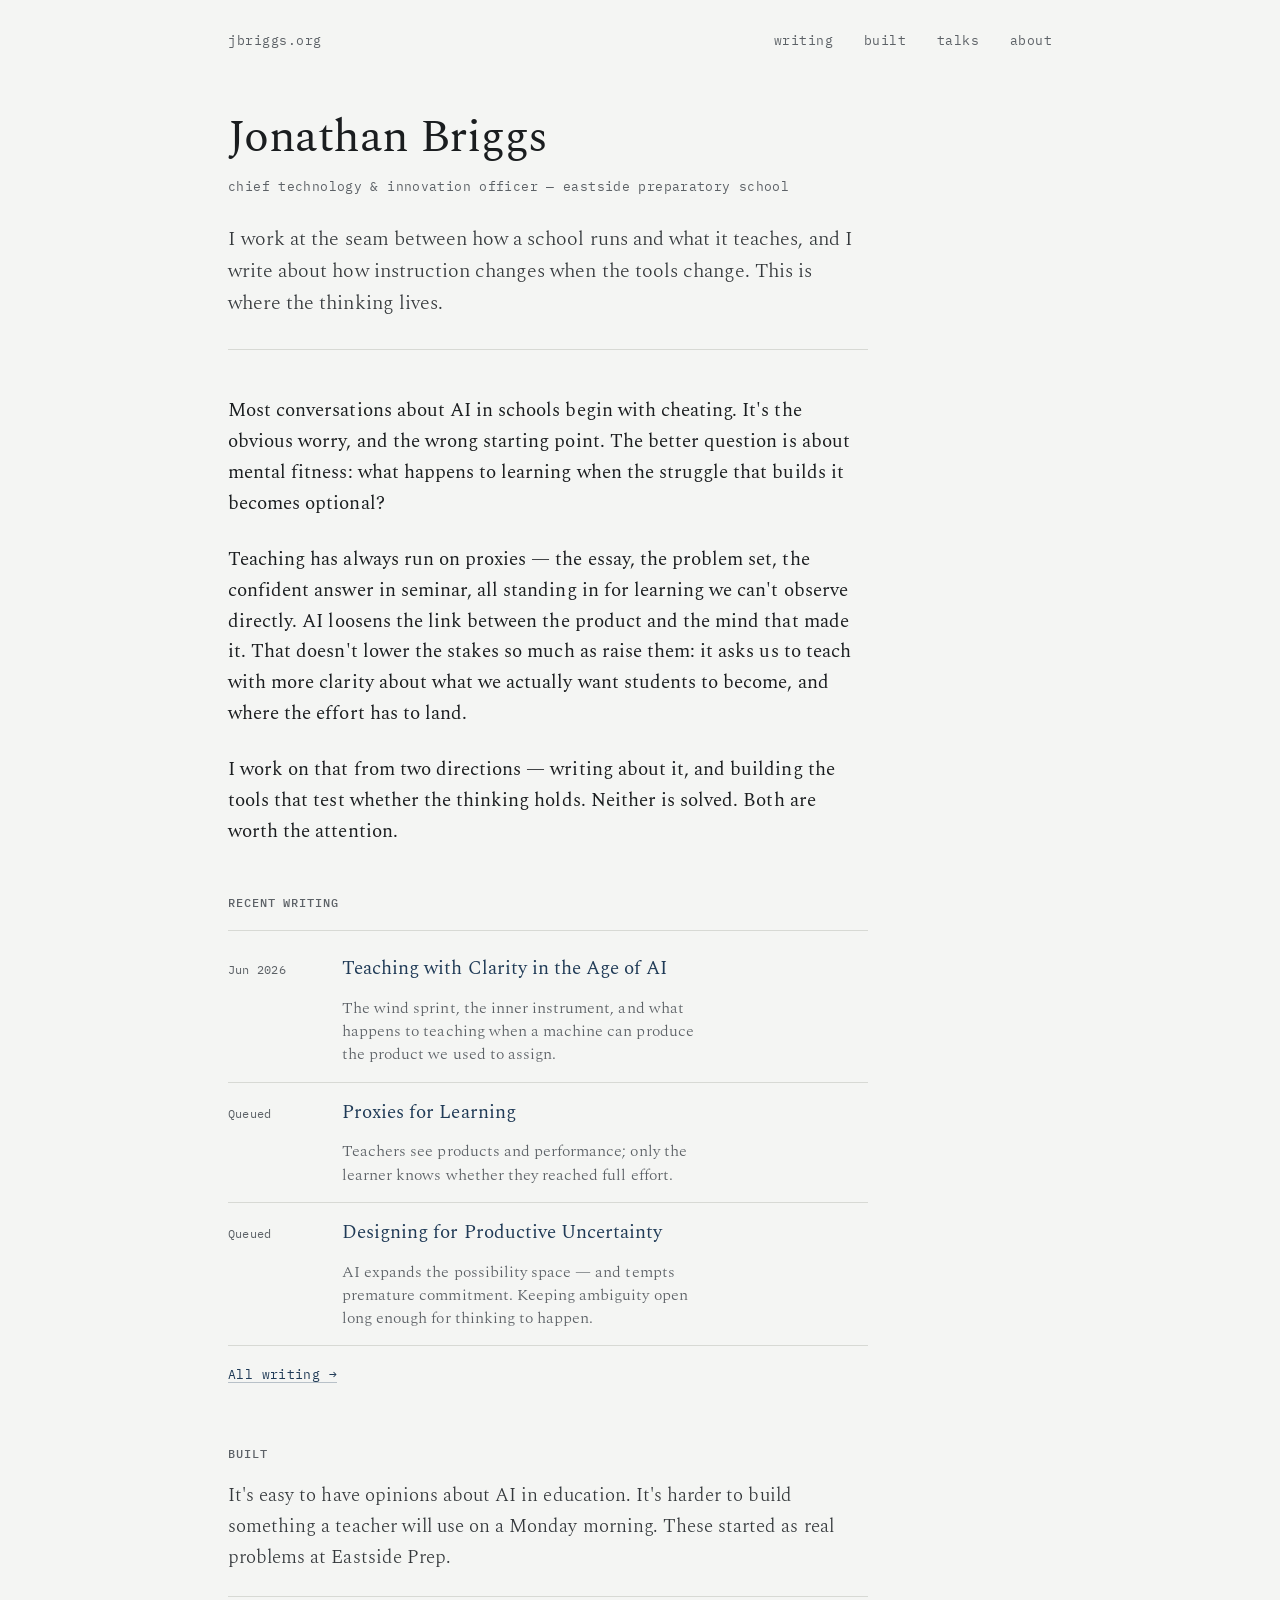
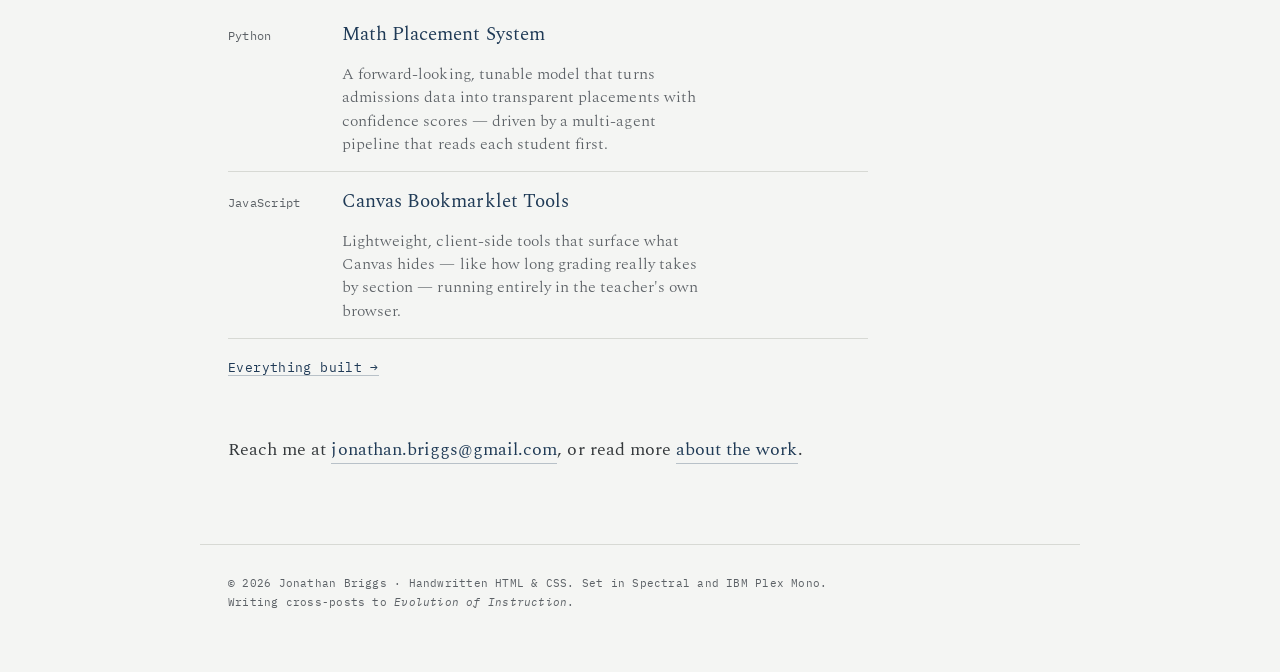
==== docs/index.html @ cb40025c "Publish site (2026-06-24)" ====
<!DOCTYPE html>
<html lang="en">
<head>
<meta charset="utf-8">
<meta name="viewport" content="width=device-width, initial-scale=1">
<title>Jonathan Briggs</title>
<meta name="description" content="Jonathan Briggs works at the seam between how a school runs and what it teaches, and writes about how instruction changes when the tools change.">
<link rel="icon" href="favicon.svg" type="image/svg+xml">
<link rel="preconnect" href="https://fonts.googleapis.com">
<link rel="preconnect" href="https://fonts.gstatic.com" crossorigin>
<link href="https://fonts.googleapis.com/css2?family=Spectral:ital,wght@0,300;0,400;0,500;0,600;1,400&family=IBM+Plex+Mono:wght@400;500&display=swap" rel="stylesheet">
<link rel="stylesheet" href="styles.css">
</head>
<body>
<a class="skip" href="#main">Skip to content</a>

<div class="wrap">
  <div class="top">
    <a class="site" href="index.html">jbriggs.org</a>
    <nav aria-label="Primary">
      <a href="writing.html">Writing</a>
      <a href="built.html">Built</a>
      <a href="talks.html">Talks</a>
      <a href="about.html">About</a>
    </nav>
  </div>

  <header class="masthead">
    <h1>Jonathan Briggs</h1>
    <p class="roles">chief technology &amp; innovation officer — eastside preparatory school</p>
    <p class="standfirst">I work at the seam between how a school runs and what it teaches, and I write about how instruction changes when the tools change. This is where the thinking lives.</p>
  </header>

  <main id="main">
    <article class="article">

      <p class="reveal">Most conversations about AI in schools begin with cheating. It's the obvious worry, and the wrong starting point. The better question is about mental fitness: what happens to learning when the struggle that builds it becomes optional?</p>

      <p class="reveal">Teaching has always run on proxies — the essay, the problem set, the confident answer in seminar, all standing in for learning we can't observe directly. AI loosens the link between the product and the mind that made it. That doesn't lower the stakes so much as raise them: it asks us to teach with more clarity about what we actually want students to become, and where the effort has to land.</p>

      <p class="reveal">I work on that from two directions — writing about it, and building the tools that test whether the thinking holds. Neither is solved. Both are worth the attention.</p>

    </article>

    <section class="block reveal">
      <h2 class="eyebrow">Recent writing</h2>
      <div class="entries">
        <div class="entry">
          <span class="when">Jun 2026</span>
          <div class="t"><a href="teaching-with-clarity.html">Teaching with Clarity in the Age of AI</a></div>
          <p class="desc">The wind sprint, the inner instrument, and what happens to teaching when a machine can produce the product we used to assign.</p>
        </div>
        <div class="entry">
          <span class="when">Queued</span>
          <div class="t"><a href="writing.html">Proxies for Learning</a></div>
          <p class="desc">Teachers see products and performance; only the learner knows whether they reached full effort.</p>
        </div>
        <div class="entry">
          <span class="when">Queued</span>
          <div class="t"><a href="writing.html">Designing for Productive Uncertainty</a></div>
          <p class="desc">AI expands the possibility space — and tempts premature commitment. Keeping ambiguity open long enough for thinking to happen.</p>
        </div>
      </div>
      <p class="more" style="margin-top:18px;"><a href="writing.html">All writing →</a></p>
    </section>

    <section class="block reveal">
      <h2 class="eyebrow">Built</h2>
      <p style="color:#34383b;font-weight:300;">It's easy to have opinions about AI in education. It's harder to build something a teacher will use on a Monday morning. These started as real problems at Eastside Prep.</p>
      <div class="entries">
        <div class="entry">
          <span class="when">Python</span>
          <div class="t"><a href="built.html#math-placement">Math Placement System</a></div>
          <p class="desc">A forward-looking, tunable model that turns admissions data into transparent placements with confidence scores — driven by a multi-agent pipeline that reads each student first.</p>
        </div>
        <div class="entry">
          <span class="when">JavaScript</span>
          <div class="t"><a href="built.html#canvas-tools">Canvas Bookmarklet Tools</a></div>
          <p class="desc">Lightweight, client-side tools that surface what Canvas hides — like how long grading really takes by section — running entirely in the teacher's own browser.</p>
        </div>
      </div>
      <p class="more" style="margin-top:18px;"><a href="built.html">Everything built →</a></p>
    </section>

    <p class="contact reveal">
      Reach me at <a href="mailto:jonathan.briggs@gmail.com">jonathan.briggs@gmail.com</a>, or read more <a href="about.html">about the work</a>.
    </p>
  </main>
</div>

<footer>
  <p class="colophon">
    © <span id="year">2026</span> Jonathan Briggs · Handwritten HTML &amp; CSS. Set in Spectral and IBM Plex Mono.<br>
    Writing cross-posts to <em>Evolution of Instruction</em>.
  </p>
</footer>

<script src="scripts.js"></script>
</body>
</html>
---- docs/styles.css ----
/* =========================================================================
   jbriggs.org — design system
   Handwritten HTML & CSS. Set in Spectral + IBM Plex Mono.

   Palette is deliberately COOL — a faintly green-grey paper, cool near-black
   ink, and a single fountain-pen ink-blue used only for links and the margin
   spine. Not the warm-cream + terracotta "AI-academic" default.
   Fonts are loaded per-page via <link> in the document head.
   ========================================================================= */

:root{
  --paper:#F4F5F3;
  --ink:#1A1D1F;
  --ink-soft:#5C6166;
  --rule:#D7D9D4;
  --accent:#1F3A56;        /* ink blue — links + margin spine only */
  --plate:#ECEEE9;
  --measure:640px;         /* text column */
  --margin-col:200px;      /* sidenote column */
  --gap:40px;
  --shell:880px;           /* outer content width */
}

*{box-sizing:border-box}
html{-webkit-text-size-adjust:100%}
body{
  margin:0;
  background:var(--paper);
  color:var(--ink);
  font-family:"Spectral",Georgia,serif;
  font-weight:400;
  font-size:19px;
  line-height:1.62;
  letter-spacing:.002em;
  -webkit-font-smoothing:antialiased;
  text-rendering:optimizeLegibility;
}
::selection{background:#dfe6e9}

a{color:var(--accent);text-decoration:none;border-bottom:1px solid rgba(31,58,86,.28);transition:border-color .2s ease}
a:hover{border-color:var(--accent)}
a:focus-visible{outline:2px solid var(--accent);outline-offset:3px;border-radius:1px}

.wrap{max-width:var(--shell);margin:0 auto;padding:0 28px}

.skip{position:absolute;left:-999px;top:0;background:var(--accent);color:var(--paper);
      padding:.6em 1em;border:none;z-index:100}
.skip:focus{left:0}

/* ---- masthead / top nav ------------------------------------------------- */
.top{display:flex;justify-content:space-between;align-items:baseline;
     padding:30px 0 0;font-family:"IBM Plex Mono",monospace;font-size:12.5px;
     letter-spacing:.04em;color:var(--ink-soft);text-transform:lowercase}
.top .site{border:none;color:var(--ink-soft)}
.top .site:hover{color:var(--accent)}
.top nav a{margin-left:22px;border:none;color:var(--ink-soft)}
.top nav a:hover{color:var(--accent)}
.top nav a[aria-current="page"]{color:var(--ink)}

header.masthead{padding:64px 0 30px;border-bottom:1px solid var(--rule);max-width:var(--measure)}
.masthead h1{font-weight:400;font-size:46px;line-height:1.04;letter-spacing:-.012em;margin:0 0 14px}
.roles{font-family:"IBM Plex Mono",monospace;font-size:12.5px;letter-spacing:.03em;
        color:var(--ink-soft);margin:0 0 26px;line-height:1.7;text-transform:lowercase}
.standfirst{font-size:20px;line-height:1.6;color:#34383b;margin:0;font-weight:300}
.standfirst em{font-style:italic}

/* page-level masthead variant (interior pages: smaller title) */
.masthead.page h1{font-size:38px}

/* ---- article + margin notes (the signature) ---------------------------- */
main{padding:46px 0 0}
.article{max-width:var(--shell);margin:0 auto}
.article > p,.article > h2,.article > blockquote,.article > ul,.article > .lede{max-width:var(--measure)}
.article p{margin:0 0 1.35em}
.article .lede{font-size:21px;font-weight:300;color:#34383b;line-height:1.55;margin:0 0 1.5em}
.article h2{font-weight:500;font-size:15px;font-family:"IBM Plex Mono",monospace;
            letter-spacing:.06em;text-transform:uppercase;color:var(--ink-soft);
            margin:52px 0 18px}
.article h3{font-weight:500;font-size:19px;margin:30px 0 8px}
.article ul{padding-left:1.1em;margin:0 0 1.35em}
.article li{margin:0 0 .5em}

.ref{font-family:"IBM Plex Mono",monospace;font-size:.62em;vertical-align:.5em;
     color:var(--accent);padding:0 1px;line-height:0}

.sidenote{
  float:right;clear:right;width:var(--margin-col);
  margin-right:calc(-1 * (var(--margin-col) + var(--gap)));
  margin-bottom:.4em;font-size:14px;line-height:1.5;color:var(--ink-soft);
  border-left:1px solid var(--accent);padding-left:14px;font-weight:300;
}
.sidenote .num{font-family:"IBM Plex Mono",monospace;font-size:11px;color:var(--accent);
               display:block;margin-bottom:3px;letter-spacing:.03em}
.sidenote a{font-size:inherit}

/* ---- feature figure (one breakout; the single parallax move) ----------- */
.figure{margin:42px 0 46px;max-width:var(--shell)}
.plate{background:var(--plate);border:1px solid var(--rule);overflow:hidden;
       display:block;will-change:transform}
.plate svg{display:block;width:100%;height:auto}
figcaption{font-family:"IBM Plex Mono",monospace;font-size:11.5px;color:var(--ink-soft);
           letter-spacing:.02em;margin-top:10px;max-width:var(--measure)}

/* ---- pull quote -------------------------------------------------------- */
blockquote{margin:40px 0;padding:0;font-size:26px;line-height:1.35;font-weight:300;
           color:var(--ink);max-width:var(--measure);letter-spacing:-.006em}

/* ---- section heading (mono eyebrow) ------------------------------------ */
.eyebrow{font-family:"IBM Plex Mono",monospace;font-size:11.5px;letter-spacing:.08em;
         text-transform:uppercase;color:var(--ink-soft);margin:0 0 18px;font-weight:500}

/* ---- list of entries (writing / built / talks) ------------------------- */
.entries{max-width:var(--measure);margin:0;border-top:1px solid var(--rule);padding-top:8px}
.entry{display:grid;grid-template-columns:96px 1fr;gap:8px 18px;padding:15px 0;
       border-bottom:1px solid var(--rule);align-items:baseline}
.entry .when{font-family:"IBM Plex Mono",monospace;font-size:12px;color:var(--ink-soft);letter-spacing:.02em}
.entry .t{font-size:19px}
.entry .t a{border:none}
.entry .t a:hover{color:var(--accent)}
.entry .desc{grid-column:2;font-size:15.5px;color:var(--ink-soft);font-weight:300;line-height:1.5;margin:4px 0 0;max-width:46ch}
.entry .desc.full{grid-column:1 / -1}

/* tag/label run, mono */
.kicker{font-family:"IBM Plex Mono",monospace;font-size:11px;letter-spacing:.04em;
        color:var(--ink-soft);text-transform:lowercase}

/* ---- block sections on multi-section pages ----------------------------- */
.block{max-width:var(--measure);margin:60px 0 0}
.block:first-of-type{margin-top:46px}
.block p{margin:0 0 1.2em}
.more{font-family:"IBM Plex Mono",monospace;font-size:12.5px;letter-spacing:.03em}

/* ---- note / draft callout (replaces the old dashed placeholder) -------- */
.note{max-width:var(--measure);margin:26px 0;padding:14px 18px;background:var(--plate);
      border-left:2px solid var(--accent);font-size:15px;line-height:1.55;
      color:var(--ink-soft);font-weight:300}
.note b{font-family:"IBM Plex Mono",monospace;font-size:10.5px;letter-spacing:.08em;
        text-transform:uppercase;color:var(--accent);display:block;margin-bottom:5px;font-weight:500}

/* ---- contact + colophon ------------------------------------------------ */
.contact{max-width:var(--measure);margin:58px 0 0;font-size:18px;color:#34383b}
footer{max-width:var(--shell);margin:80px auto 60px;padding:18px 28px 0;border-top:1px solid var(--rule)}
.colophon{font-family:"IBM Plex Mono",monospace;font-size:11px;color:var(--ink-soft);
          letter-spacing:.02em;line-height:1.7}
.colophon a{border:none;color:var(--ink-soft)}
.colophon a:hover{color:var(--accent)}

/* ---- motion: reveal-on-enter (once), small distance -------------------- */
.reveal{opacity:0;transform:translateY(12px);transition:opacity .6s ease,transform .6s ease}
.reveal.in{opacity:1;transform:none}

/* ---- work titles (Built page) ------------------------------------------ */
.work-title{font-family:"Spectral",serif;font-weight:500;font-size:25px;
            letter-spacing:-.006em;color:var(--ink);line-height:1.15;margin:0 0 10px}
.work-title a{border:none;color:var(--ink)}
.work-title a:hover{color:var(--accent)}

/* ---- responsive -------------------------------------------------------- */
@media (max-width:900px){
  .article{max-width:var(--measure)}
  .figure{max-width:var(--measure)}
  .sidenote{float:none;width:auto;margin:14px 0 24px;border-left:2px solid var(--accent);padding-left:16px}
  .top{flex-direction:column;gap:14px}
  .top nav a{margin-left:0;margin-right:22px}
}
@media (max-width:560px){
  body{font-size:18px}
  .masthead h1{font-size:36px}
  .masthead.page h1{font-size:30px}
  blockquote{font-size:22px}
  .entry{grid-template-columns:1fr}
  .entry .when{order:2}
  .entry .desc{grid-column:1}
}

/* ---- accessibility floor: kill all motion on request ------------------- */
@media (prefers-reduced-motion:reduce){
  .reveal{opacity:1;transform:none;transition:none}
  .plate{transform:none!important}
  *{scroll-behavior:auto!important}
}
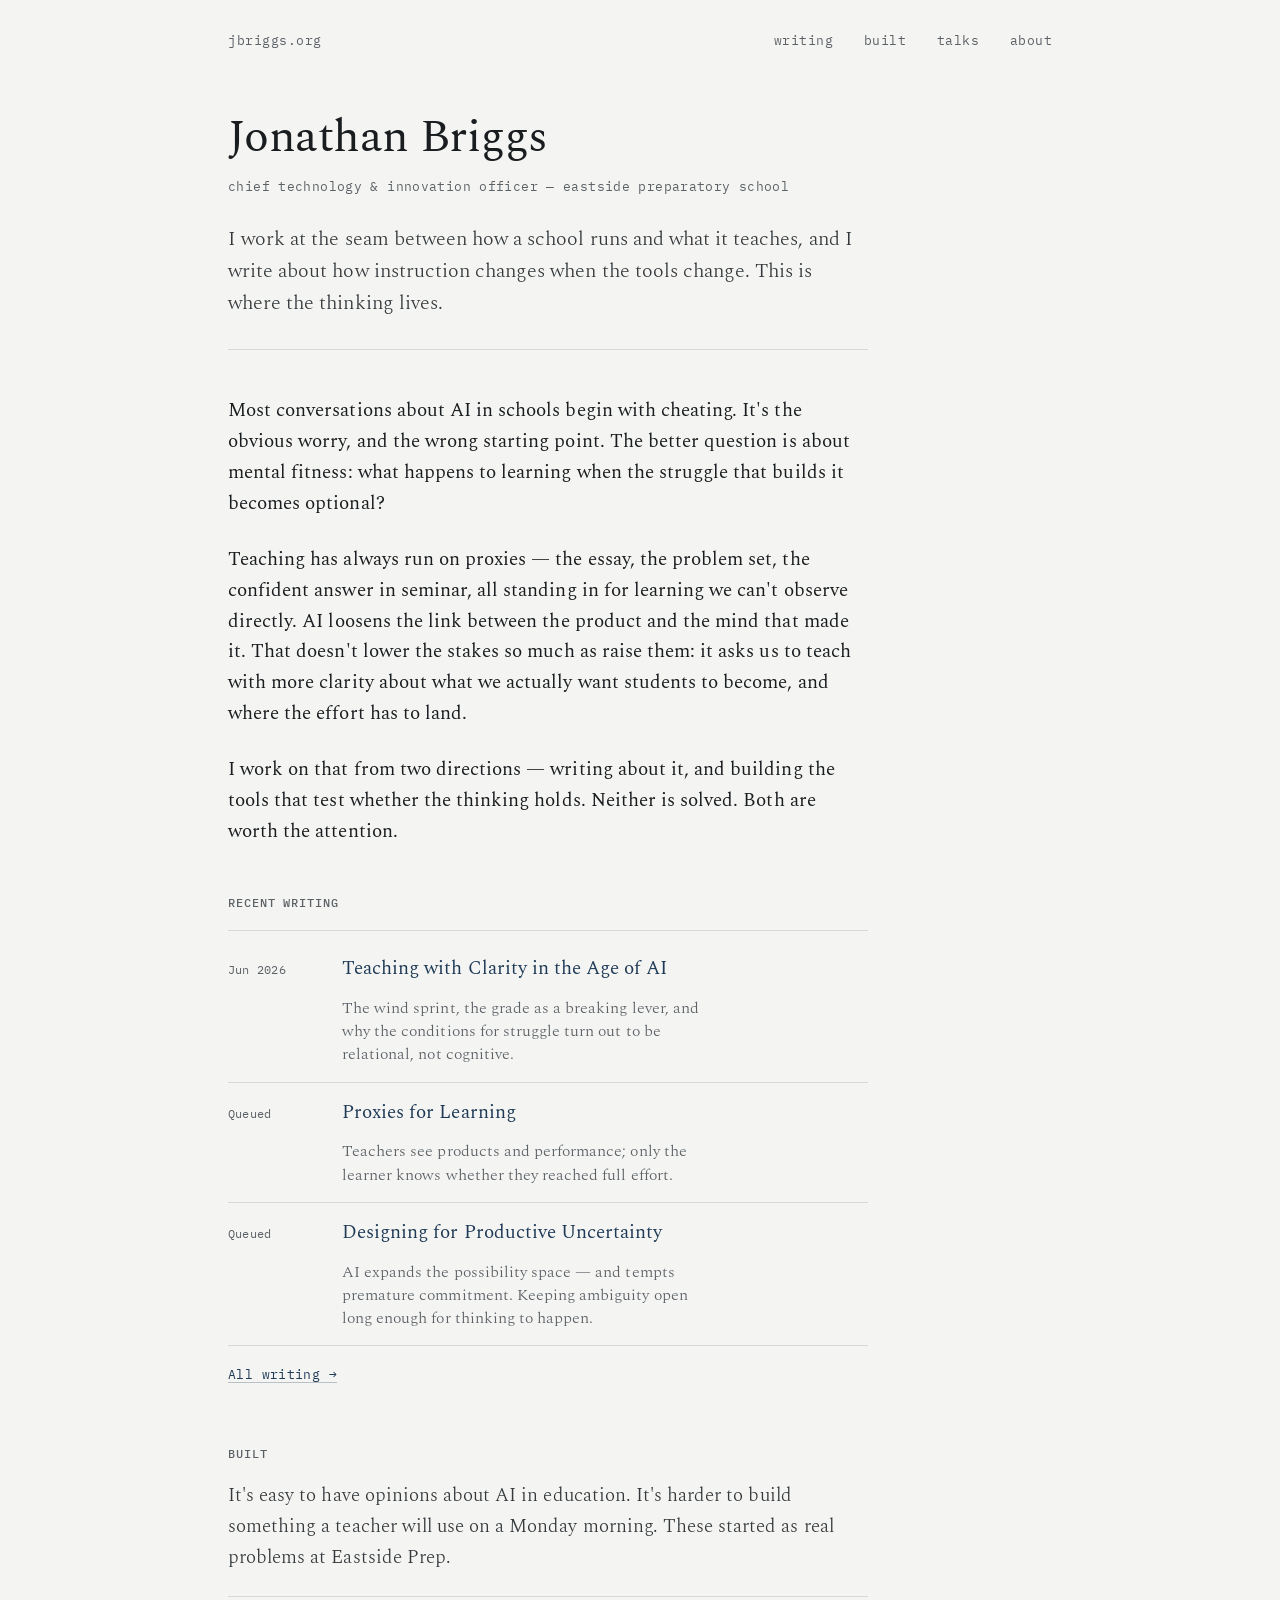
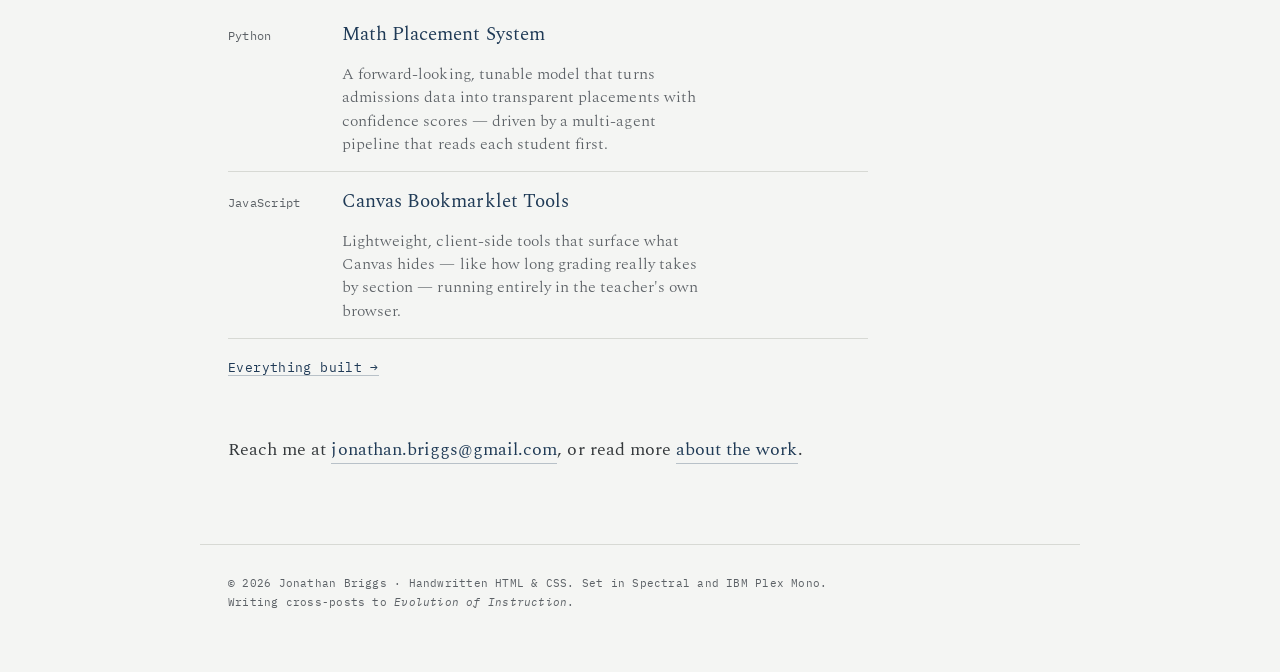
==== commit 7bc14174: "Publish site (2026-06-24)" ====
--- a/docs/index.html
+++ b/docs/index.html
@@ -48,7 +48,7 @@
         <div class="entry">
           <span class="when">Jun 2026</span>
           <div class="t"><a href="teaching-with-clarity.html">Teaching with Clarity in the Age of AI</a></div>
-          <p class="desc">The wind sprint, the inner instrument, and what happens to teaching when a machine can produce the product we used to assign.</p>
+          <p class="desc">The wind sprint, the grade as a breaking lever, and why the conditions for struggle turn out to be relational, not cognitive.</p>
         </div>
         <div class="entry">
           <span class="when">Queued</span>
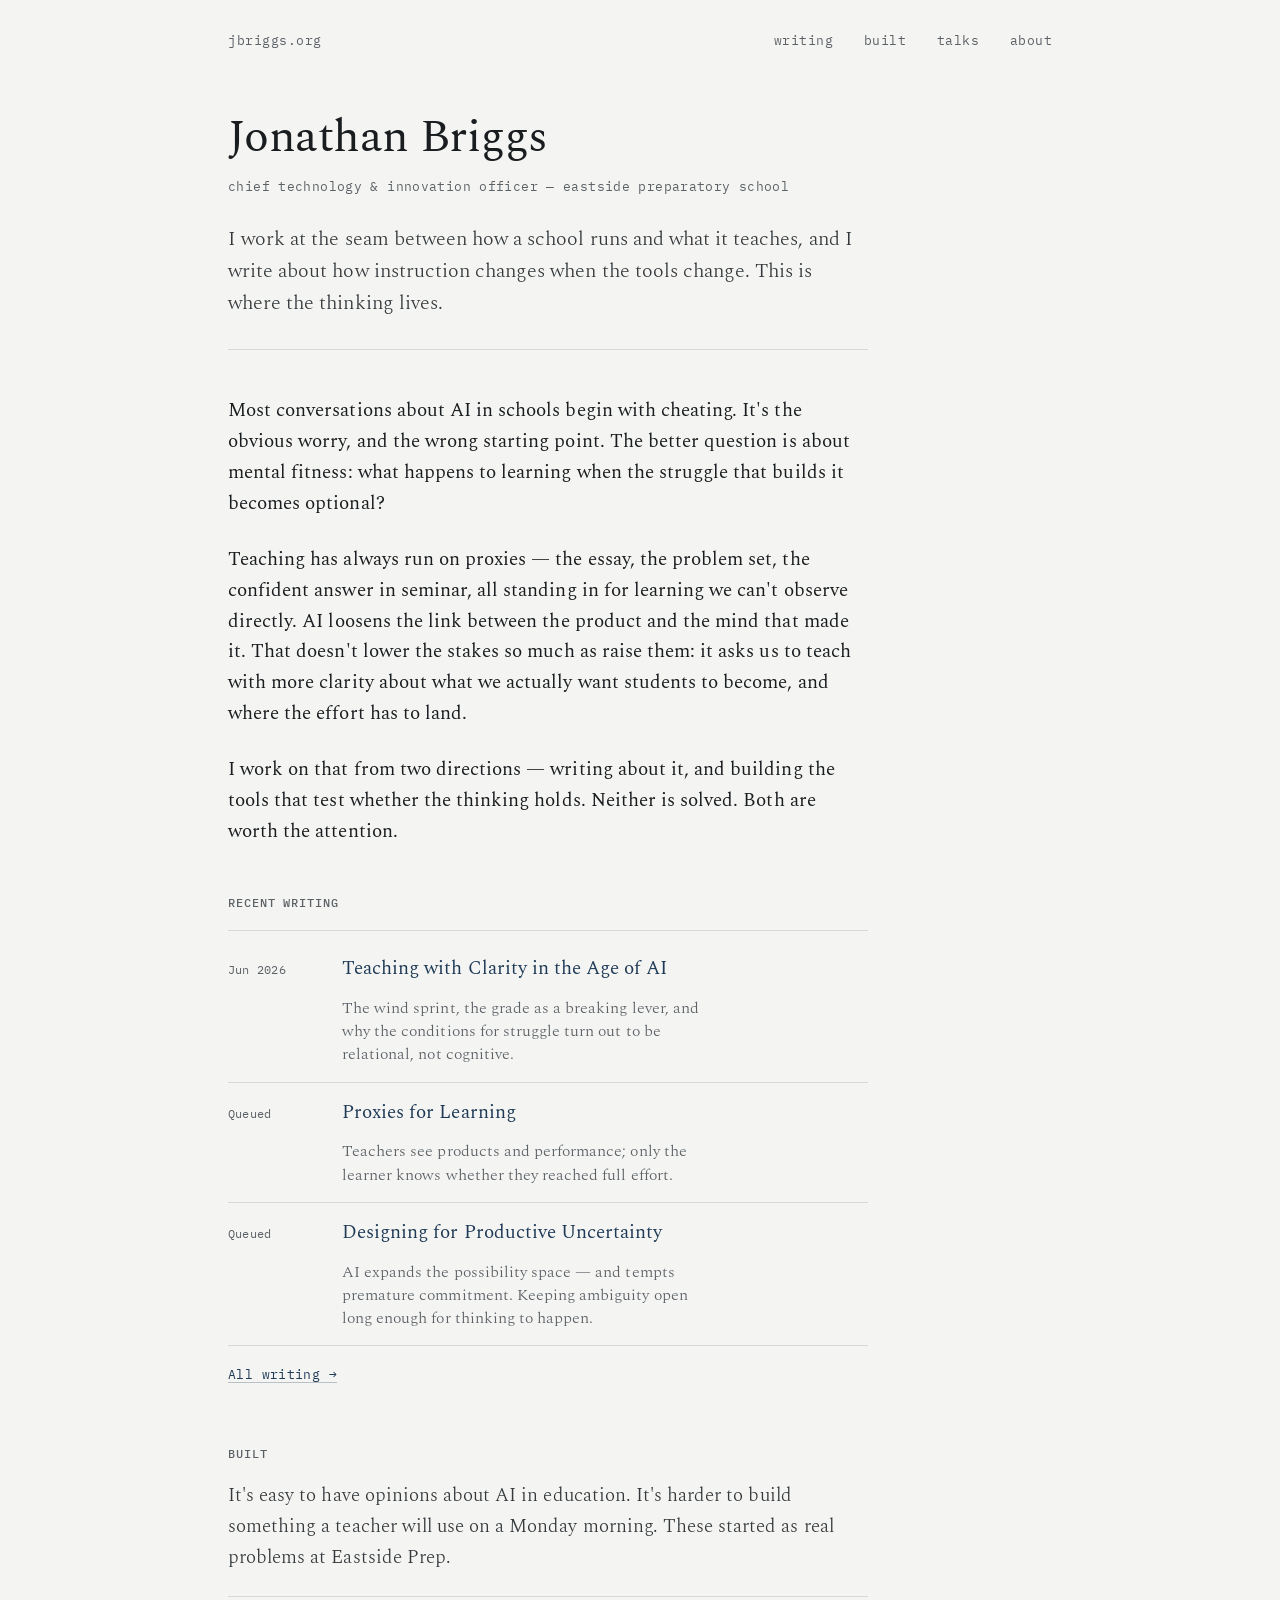
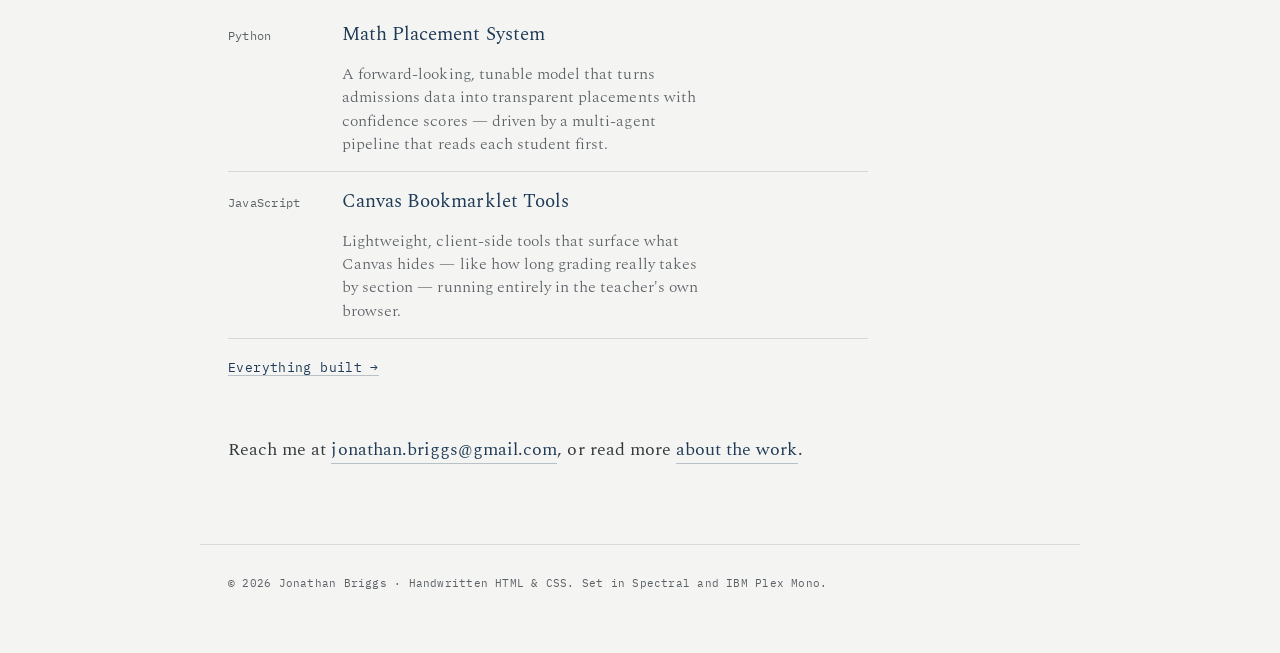
==== commit 519d2970: "Publish site (2026-10-07)" ====
--- a/docs/index.html
+++ b/docs/index.html
@@ -90,8 +90,7 @@
 
 <footer>
   <p class="colophon">
-    © <span id="year">2026</span> Jonathan Briggs · Handwritten HTML &amp; CSS. Set in Spectral and IBM Plex Mono.<br>
-    Writing cross-posts to <em>Evolution of Instruction</em>.
+    © <span id="year">2026</span> Jonathan Briggs · Handwritten HTML &amp; CSS. Set in Spectral and IBM Plex Mono.
   </p>
 </footer>
 
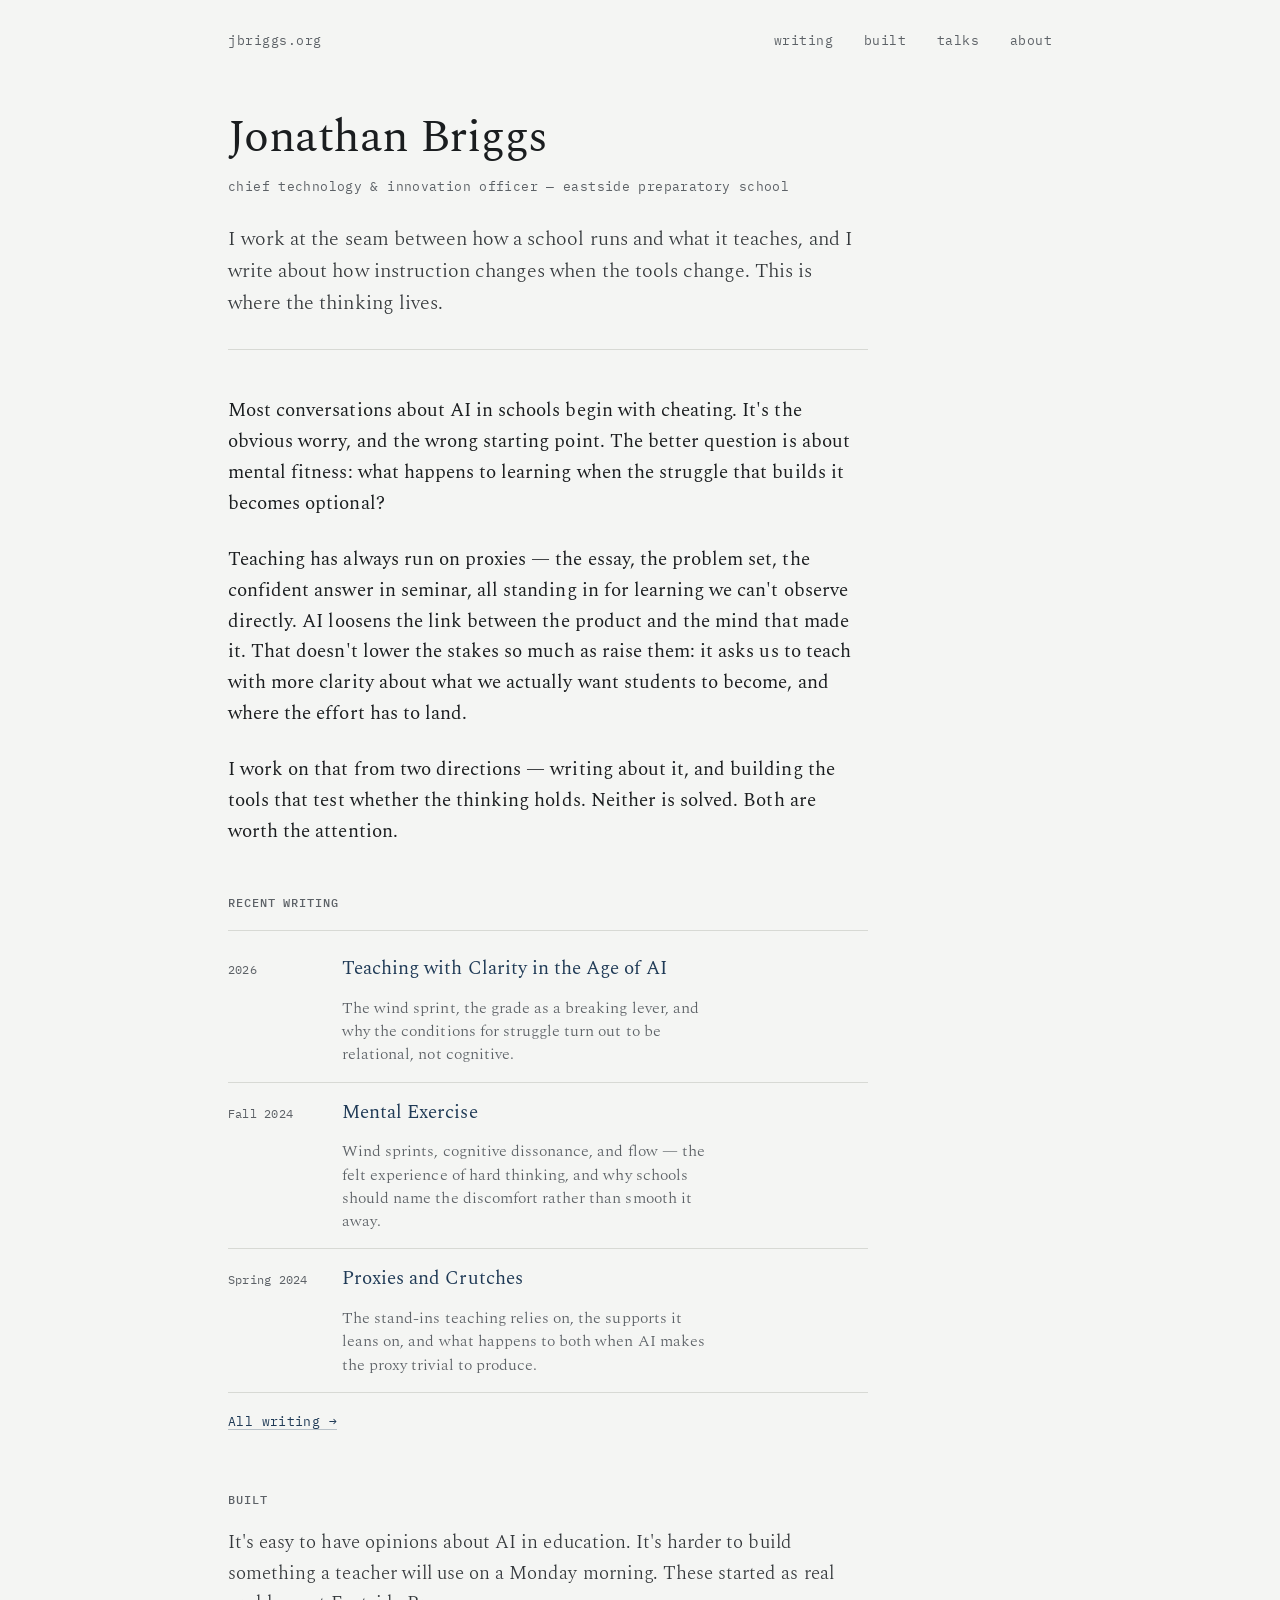
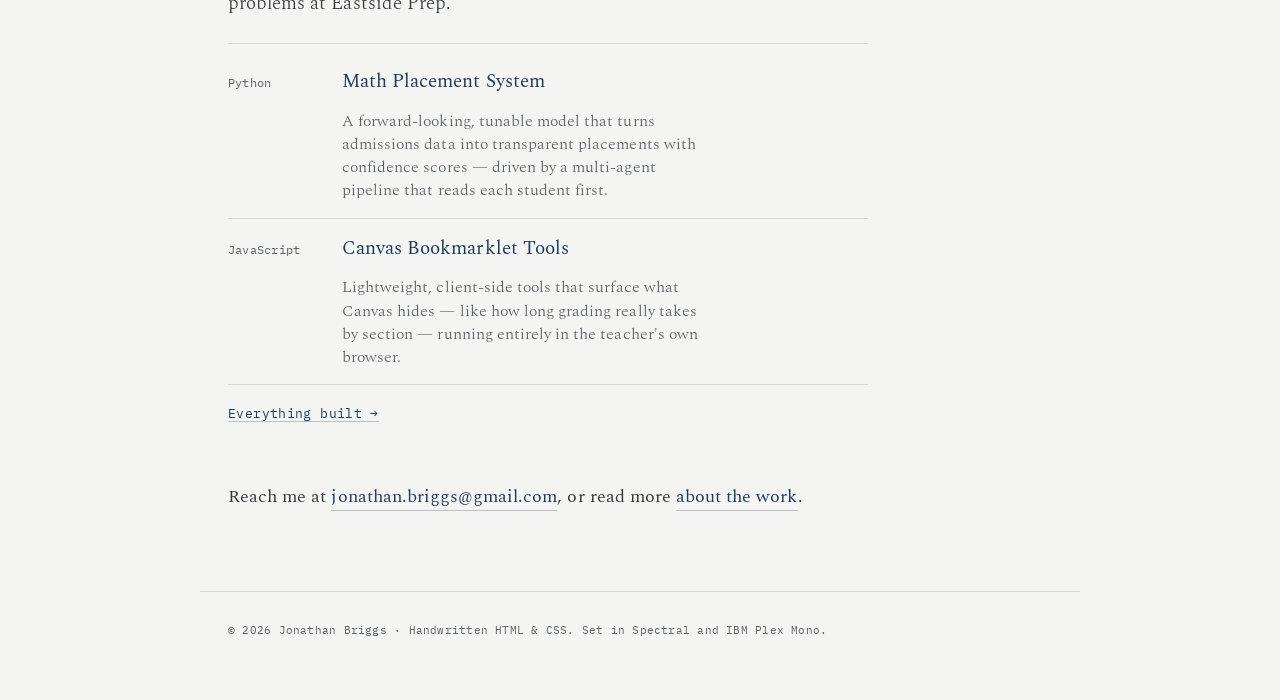
==== commit 3e372fb2: "Publish site (2026-10-07)" ====
--- a/docs/index.html
+++ b/docs/index.html
@@ -46,19 +46,19 @@
       <h2 class="eyebrow">Recent writing</h2>
       <div class="entries">
         <div class="entry">
-          <span class="when">Jun 2026</span>
+          <span class="when">2026</span>
           <div class="t"><a href="teaching-with-clarity.html">Teaching with Clarity in the Age of AI</a></div>
           <p class="desc">The wind sprint, the grade as a breaking lever, and why the conditions for struggle turn out to be relational, not cognitive.</p>
         </div>
         <div class="entry">
-          <span class="when">Queued</span>
-          <div class="t"><a href="writing.html">Proxies for Learning</a></div>
-          <p class="desc">Teachers see products and performance; only the learner knows whether they reached full effort.</p>
+          <span class="when">Fall 2024</span>
+          <div class="t"><a href="mental-exercise.html">Mental Exercise</a></div>
+          <p class="desc">Wind sprints, cognitive dissonance, and flow — the felt experience of hard thinking, and why schools should name the discomfort rather than smooth it away.</p>
         </div>
         <div class="entry">
-          <span class="when">Queued</span>
-          <div class="t"><a href="writing.html">Designing for Productive Uncertainty</a></div>
-          <p class="desc">AI expands the possibility space — and tempts premature commitment. Keeping ambiguity open long enough for thinking to happen.</p>
+          <span class="when">Spring 2024</span>
+          <div class="t"><a href="proxies-and-crutches.html">Proxies and Crutches</a></div>
+          <p class="desc">The stand-ins teaching relies on, the supports it leans on, and what happens to both when AI makes the proxy trivial to produce.</p>
         </div>
       </div>
       <p class="more" style="margin-top:18px;"><a href="writing.html">All writing →</a></p>
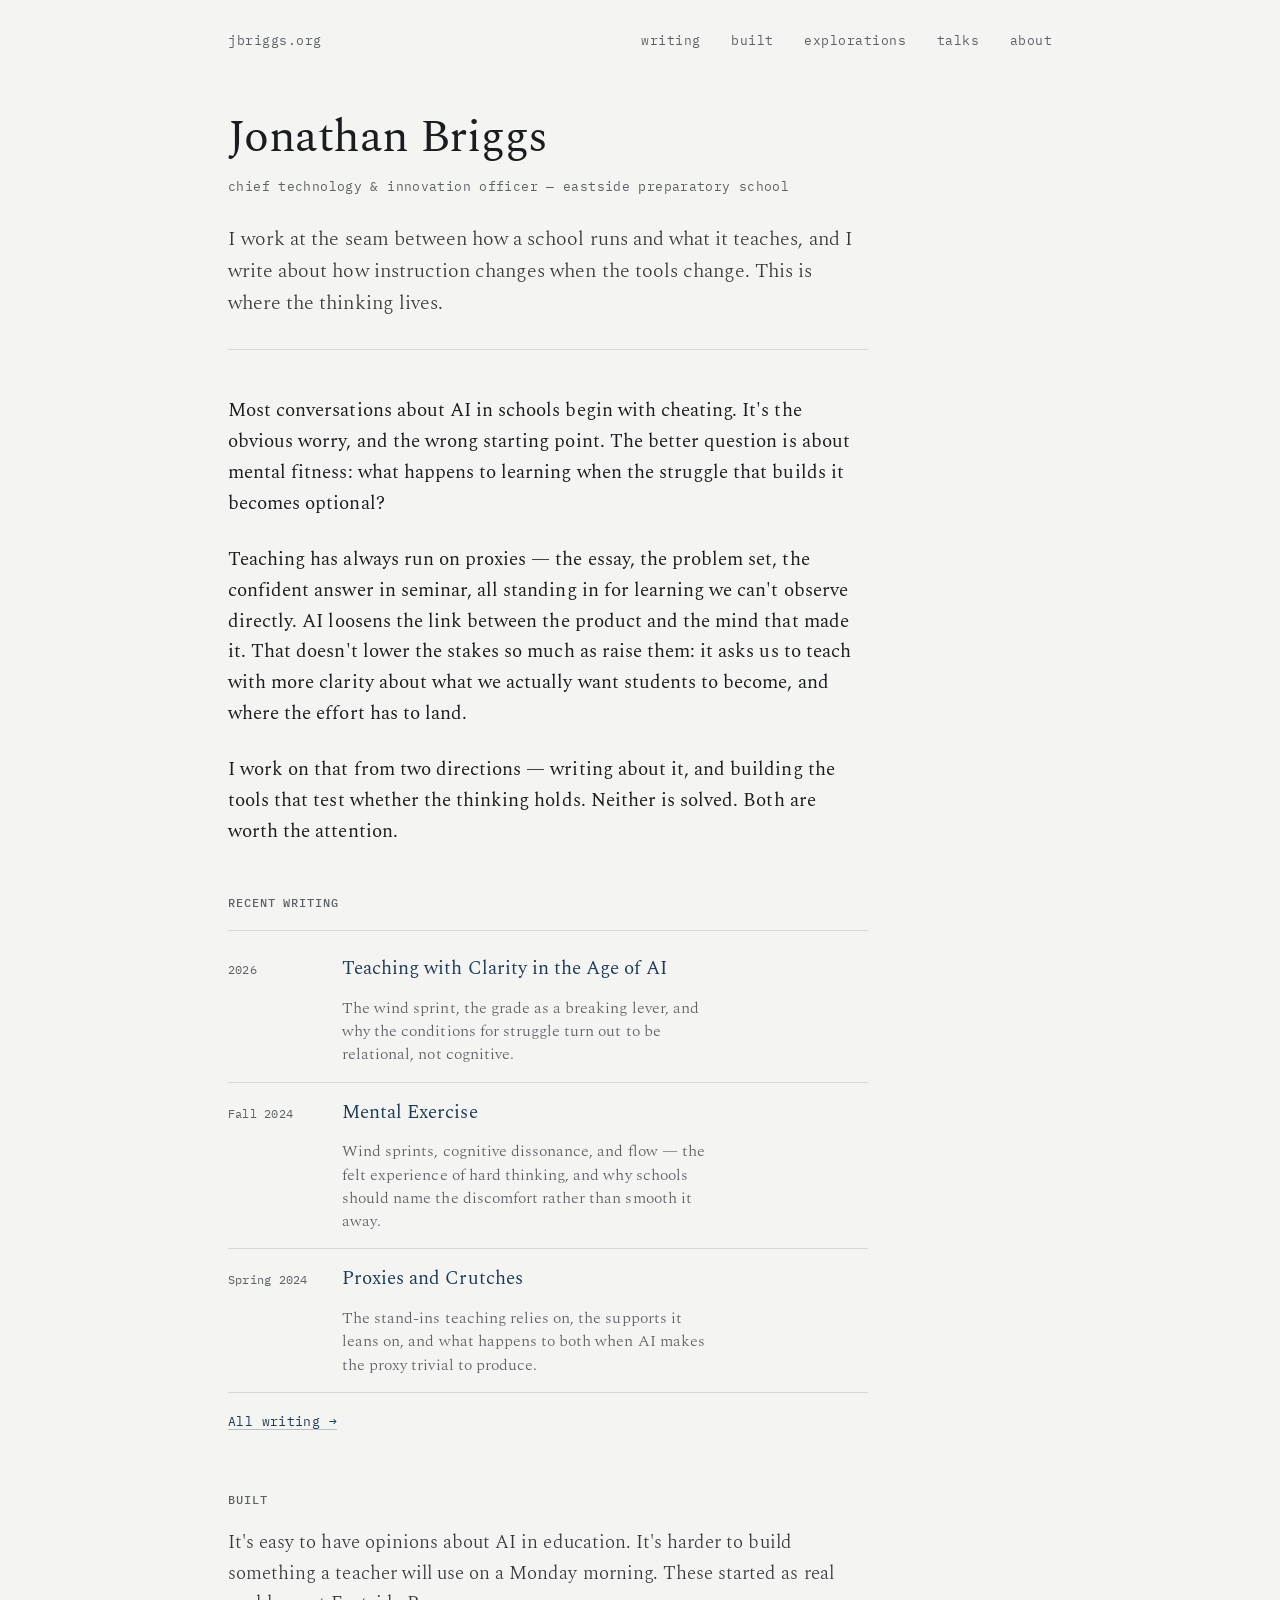
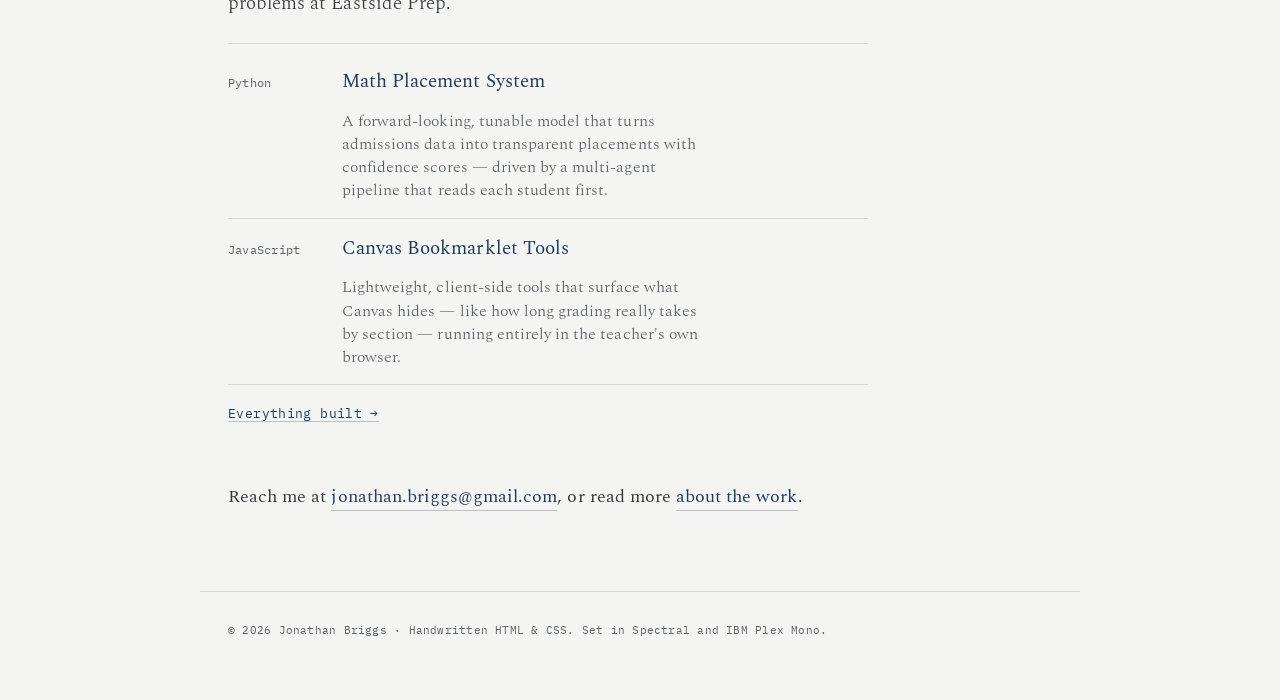
==== commit 8e2ad29b: "Publish site (2026-10-11)" ====
--- a/docs/index.html
+++ b/docs/index.html
@@ -20,6 +20,7 @@
     <nav aria-label="Primary">
       <a href="writing.html">Writing</a>
       <a href="built.html">Built</a>
+      <a href="explorations.html">Explorations</a>
       <a href="talks.html">Talks</a>
       <a href="about.html">About</a>
     </nav>
--- a/docs/styles.css
+++ b/docs/styles.css
@@ -85,7 +85,7 @@
 
 .sidenote{
   float:right;clear:right;width:var(--margin-col);
-  margin-right:calc(-1 * (var(--margin-col) + var(--gap)));
+  margin-right:0;margin-left:var(--gap);   /* .article is already the full shell: text measure + gap + this column */
   margin-bottom:.4em;font-size:14px;line-height:1.5;color:var(--ink-soft);
   border-left:1px solid var(--accent);padding-left:14px;font-weight:300;
 }
@@ -119,6 +119,17 @@
 .entry .t a:hover{color:var(--accent)}
 .entry .desc{grid-column:2;font-size:15.5px;color:var(--ink-soft);font-weight:300;line-height:1.5;margin:4px 0 0;max-width:46ch}
 .entry .desc.full{grid-column:1 / -1}
+/* download row under an entry (Talks): mono, quiet; the file type + size sit beside each link */
+.entry .files{grid-column:2;margin:8px 0 0;font-family:"IBM Plex Mono",monospace;font-size:12.5px;
+              line-height:1.9;color:var(--ink-soft);letter-spacing:.01em}
+.entry .files a::before{content:"↓ ";color:var(--ink-soft)}
+.entry .files .file{white-space:nowrap}
+.entry .files .meta{font-size:11px;color:var(--ink-soft)}
+.entry .files .sep{margin:0 4px}
+
+/* ---- portrait (About): hangs in the margin column like a sidenote ------ */
+.portrait{float:right;clear:right;width:var(--margin-col);margin:6px 0 1em var(--gap)}
+.portrait img{display:block;width:100%;height:auto;border:1px solid var(--rule)}
 
 /* tag/label run, mono */
 .kicker{font-family:"IBM Plex Mono",monospace;font-size:11px;letter-spacing:.04em;
@@ -160,6 +171,7 @@
   .article{max-width:var(--measure)}
   .figure{max-width:var(--measure)}
   .sidenote{float:none;width:auto;margin:14px 0 24px;border-left:2px solid var(--accent);padding-left:16px}
+  .portrait{float:none;width:180px;margin:6px 0 28px}
   .top{flex-direction:column;gap:14px}
   .top nav a{margin-left:0;margin-right:22px}
 }
@@ -171,6 +183,7 @@
   .entry{grid-template-columns:1fr}
   .entry .when{order:2}
   .entry .desc{grid-column:1}
+  .entry .files{grid-column:1}
 }
 
 /* ---- accessibility floor: kill all motion on request ------------------- */
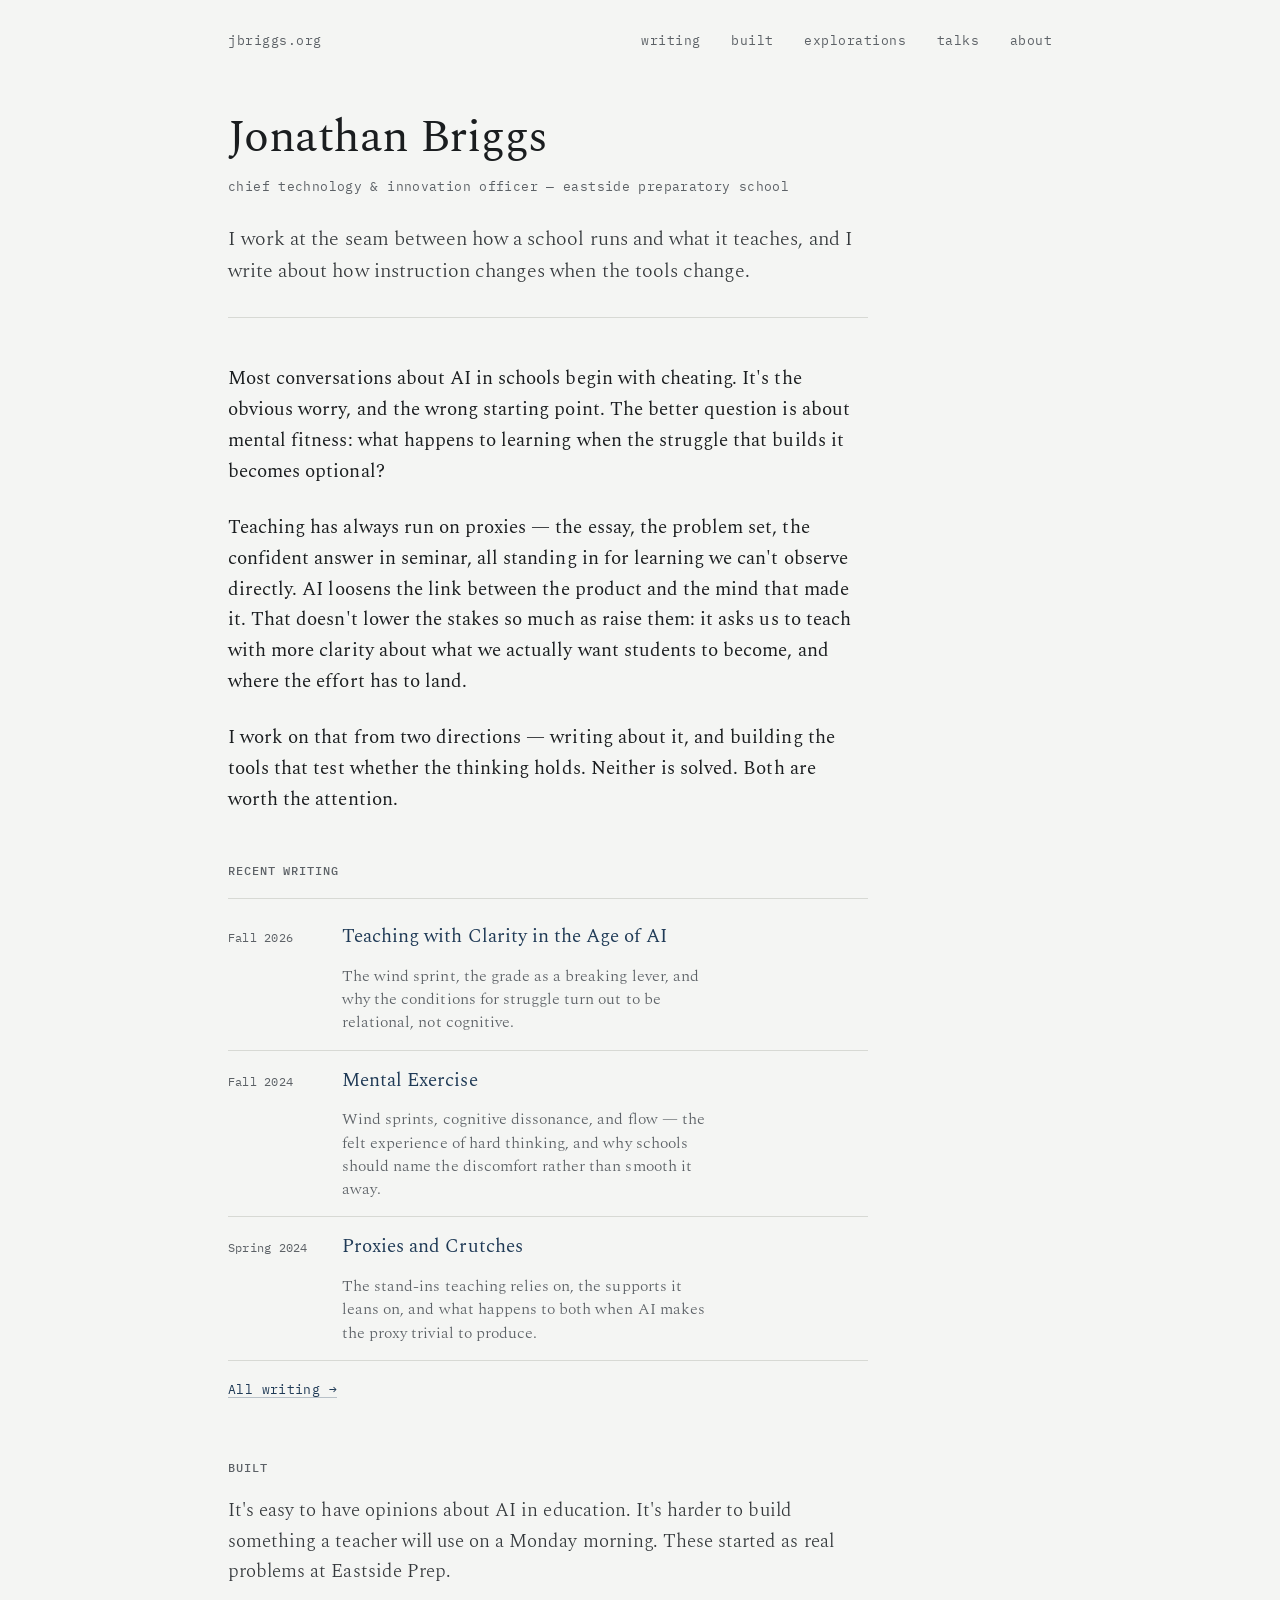
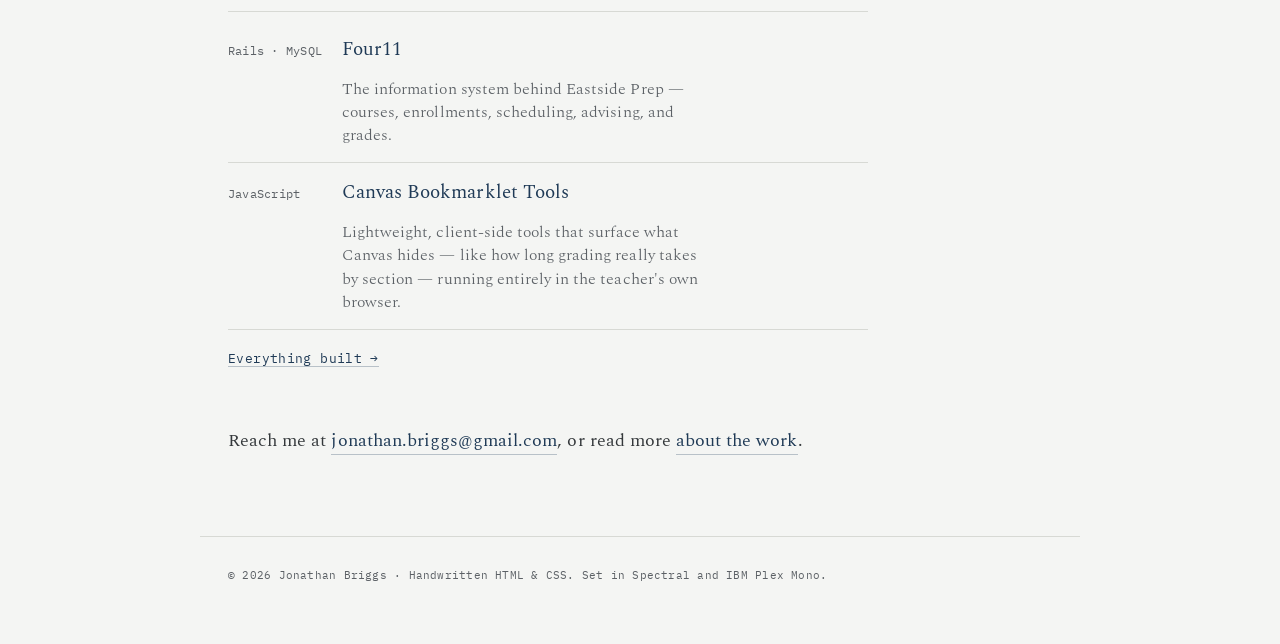
==== commit 266890d3: "Publish site (2026-10-11)" ====
--- a/docs/index.html
+++ b/docs/index.html
@@ -29,7 +29,7 @@
   <header class="masthead">
     <h1>Jonathan Briggs</h1>
     <p class="roles">chief technology &amp; innovation officer — eastside preparatory school</p>
-    <p class="standfirst">I work at the seam between how a school runs and what it teaches, and I write about how instruction changes when the tools change. This is where the thinking lives.</p>
+    <p class="standfirst">I work at the seam between how a school runs and what it teaches, and I write about how instruction changes when the tools change.</p>
   </header>
 
   <main id="main">
@@ -47,7 +47,7 @@
       <h2 class="eyebrow">Recent writing</h2>
       <div class="entries">
         <div class="entry">
-          <span class="when">2026</span>
+          <span class="when">Fall 2026</span>
           <div class="t"><a href="teaching-with-clarity.html">Teaching with Clarity in the Age of AI</a></div>
           <p class="desc">The wind sprint, the grade as a breaking lever, and why the conditions for struggle turn out to be relational, not cognitive.</p>
         </div>
@@ -70,9 +70,9 @@
       <p style="color:#34383b;font-weight:300;">It's easy to have opinions about AI in education. It's harder to build something a teacher will use on a Monday morning. These started as real problems at Eastside Prep.</p>
       <div class="entries">
         <div class="entry">
-          <span class="when">Python</span>
-          <div class="t"><a href="built.html#math-placement">Math Placement System</a></div>
-          <p class="desc">A forward-looking, tunable model that turns admissions data into transparent placements with confidence scores — driven by a multi-agent pipeline that reads each student first.</p>
+          <span class="when">Rails · MySQL</span>
+          <div class="t"><a href="built.html">Four11</a></div>
+          <p class="desc">The information system behind Eastside Prep — courses, enrollments, scheduling, advising, and grades.</p>
         </div>
         <div class="entry">
           <span class="when">JavaScript</span>
--- a/docs/styles.css
+++ b/docs/styles.css
@@ -122,13 +122,23 @@
 /* download row under an entry (Talks): mono, quiet; the file type + size sit beside each link */
 .entry .files{grid-column:2;margin:8px 0 0;font-family:"IBM Plex Mono",monospace;font-size:12.5px;
               line-height:1.9;color:var(--ink-soft);letter-spacing:.01em}
-.entry .files a::before{content:"↓ ";color:var(--ink-soft)}
+.entry .files a[download]::before{content:"↓ ";color:var(--ink-soft)}
 .entry .files .file{white-space:nowrap}
 .entry .files .meta{font-size:11px;color:var(--ink-soft)}
 .entry .files .sep{margin:0 4px}
+.entry .files a.go::before{content:"▶ "}
+
+/* ---- play panel (Explorations): the way into a toy, quiet but unmissable -- */
+.play{max-width:var(--measure);margin:30px 0 40px;padding:16px 22px 15px;background:var(--plate);
+      border-left:2px solid var(--accent)}
+.play a{font-size:24px;font-weight:500;letter-spacing:-.005em;border:none}
+.play a::after{content:" →"}
+.play a:hover{border-bottom:1px solid var(--accent)}
+.play .meta{display:block;margin-top:4px;font-family:"IBM Plex Mono",monospace;font-size:11.5px;
+            letter-spacing:.02em;color:var(--ink-soft)}
 
 /* ---- portrait (About): hangs in the margin column like a sidenote ------ */
-.portrait{float:right;clear:right;width:var(--margin-col);margin:6px 0 1em var(--gap)}
+.portrait{float:right;clear:right;width:120px;margin:6px 0 1em var(--gap)}
 .portrait img{display:block;width:100%;height:auto;border:1px solid var(--rule)}
 
 /* tag/label run, mono */
@@ -171,7 +181,7 @@
   .article{max-width:var(--measure)}
   .figure{max-width:var(--measure)}
   .sidenote{float:none;width:auto;margin:14px 0 24px;border-left:2px solid var(--accent);padding-left:16px}
-  .portrait{float:none;width:180px;margin:6px 0 28px}
+  .portrait{float:none;width:110px;margin:6px 0 24px}
   .top{flex-direction:column;gap:14px}
   .top nav a{margin-left:0;margin-right:22px}
 }
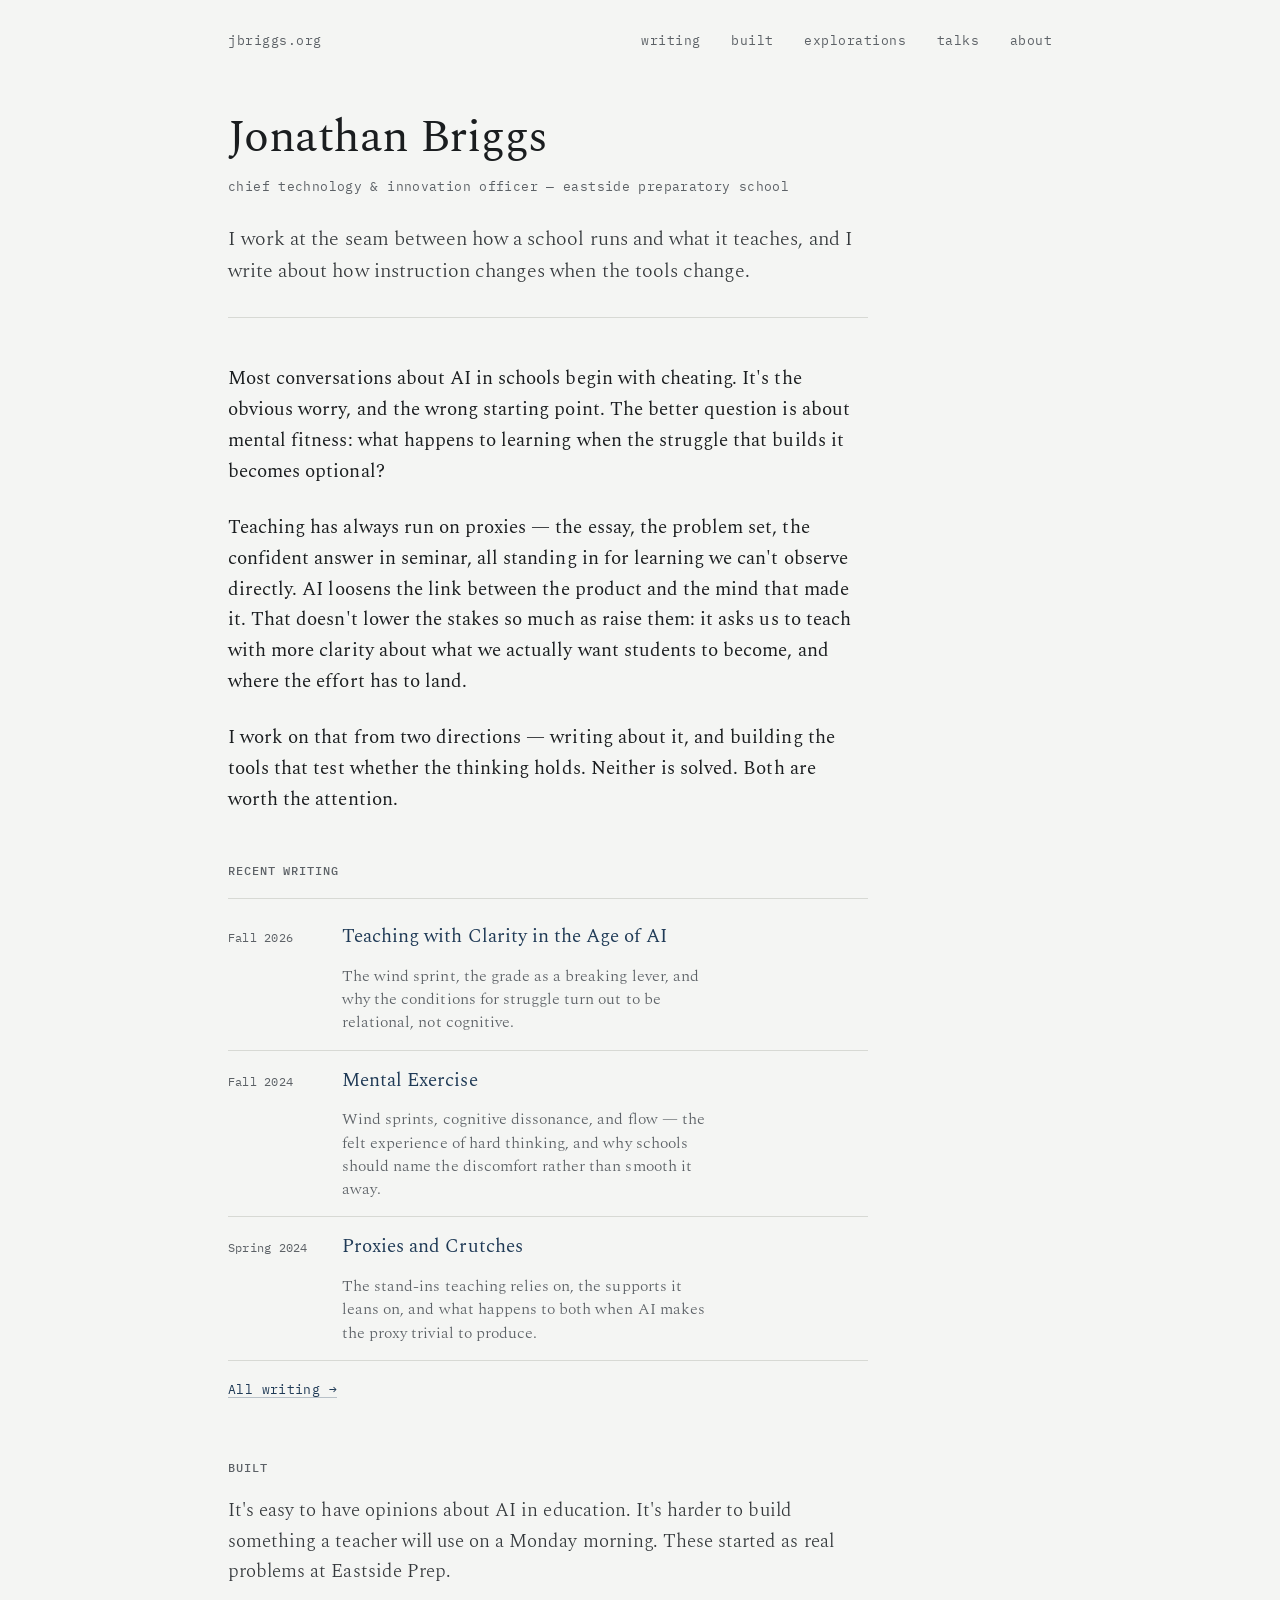
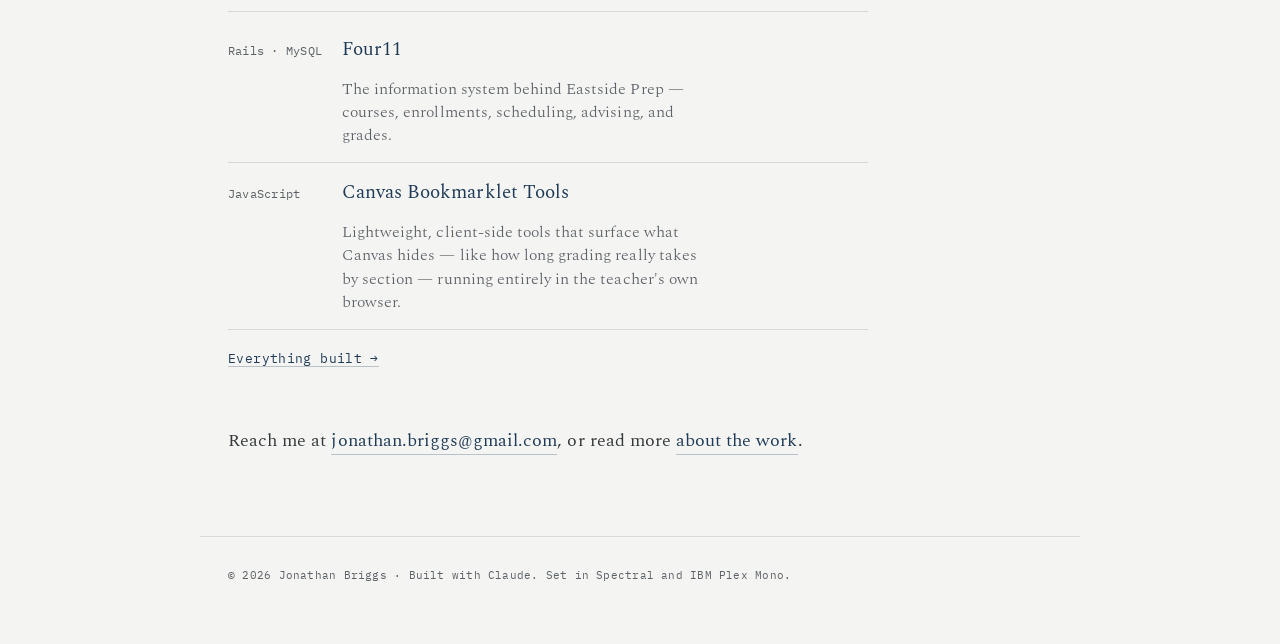
==== commit 5ffc6a4a: "Publish site (2026-10-11)" ====
--- a/docs/index.html
+++ b/docs/index.html
@@ -91,7 +91,7 @@
 
 <footer>
   <p class="colophon">
-    © <span id="year">2026</span> Jonathan Briggs · Handwritten HTML &amp; CSS. Set in Spectral and IBM Plex Mono.
+    © <span id="year">2026</span> Jonathan Briggs · Built with Claude. Set in Spectral and IBM Plex Mono.
   </p>
 </footer>
 
--- a/docs/styles.css
+++ b/docs/styles.css
@@ -1,6 +1,6 @@
 /* =========================================================================
    jbriggs.org — design system
-   Handwritten HTML & CSS. Set in Spectral + IBM Plex Mono.
+   Plain HTML & CSS, no framework, built with Claude. Set in Spectral + IBM Plex Mono.
 
    Palette is deliberately COOL — a faintly green-grey paper, cool near-black
    ink, and a single fountain-pen ink-blue used only for links and the margin
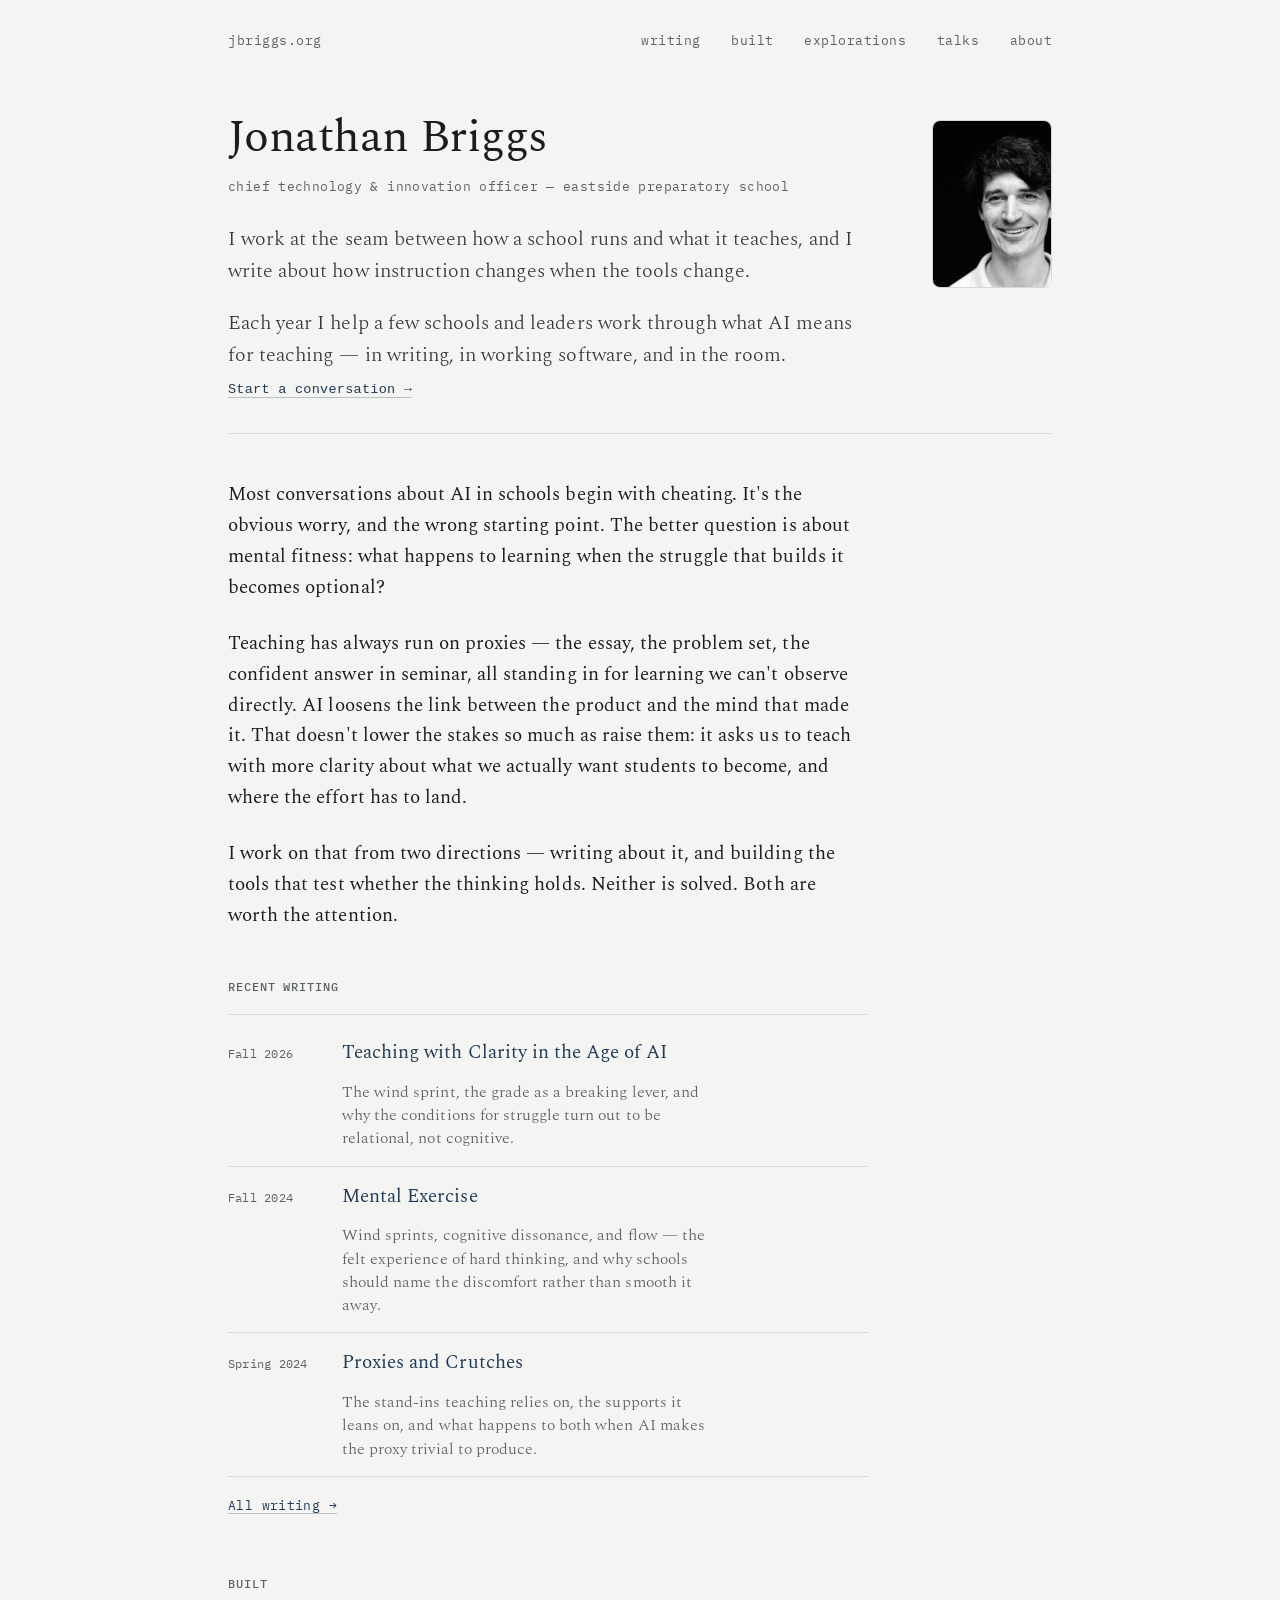
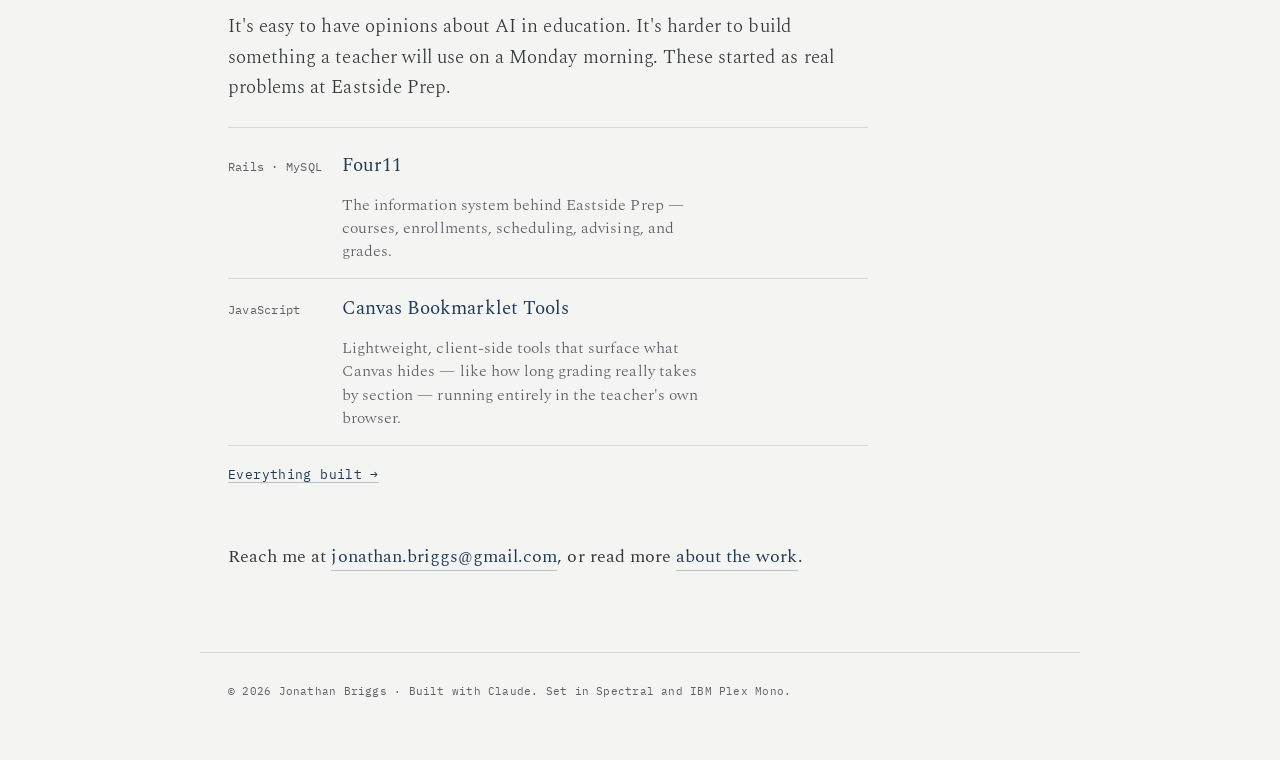
==== commit d179d951: "Publish site (2026-11-18)" ====
--- a/docs/index.html
+++ b/docs/index.html
@@ -26,10 +26,14 @@
     </nav>
   </div>
 
-  <header class="masthead">
-    <h1>Jonathan Briggs</h1>
-    <p class="roles">chief technology &amp; innovation officer — eastside preparatory school</p>
-    <p class="standfirst">I work at the seam between how a school runs and what it teaches, and I write about how instruction changes when the tools change.</p>
+  <header class="masthead with-photo">
+    <div class="masthead-text">
+      <h1>Jonathan Briggs</h1>
+      <p class="roles">chief technology &amp; innovation officer — eastside preparatory school</p>
+      <p class="standfirst">I work at the seam between how a school runs and what it teaches, and I write about how instruction changes when the tools change.</p>
+      <p class="standfirst">Each year I help a few schools and leaders work through what AI means for teaching — in writing, in working software, and in the room. <a class="go" href="mailto:jonathan.briggs@gmail.com">Start a conversation →</a></p>
+    </div>
+    <img class="portrait" src="img/jonathan-briggs.jpg" alt="Jonathan Briggs" width="168" height="168">
   </header>
 
   <main id="main">
--- a/docs/styles.css
+++ b/docs/styles.css
@@ -66,6 +66,17 @@
 
 /* page-level masthead variant (interior pages: smaller title) */
 .masthead.page h1{font-size:38px}
+
+/* home masthead with portrait */
+.masthead.with-photo{display:flex;gap:36px;align-items:flex-start;justify-content:space-between;max-width:var(--shell)}
+.masthead.with-photo .masthead-text{max-width:var(--measure)}
+.portrait{flex:none;width:168px;height:168px;object-fit:cover;border-radius:8px;border:1px solid var(--rule)}
+.standfirst + .standfirst{margin-top:1em}
+.standfirst .go{font-family:"IBM Plex Mono",monospace;font-size:13.5px;letter-spacing:.02em;white-space:nowrap}
+@media (max-width:680px){
+  .masthead.with-photo{flex-direction:column-reverse;gap:20px}
+  .portrait{width:116px;height:116px}
+}
 
 /* ---- article + margin notes (the signature) ---------------------------- */
 main{padding:46px 0 0}
